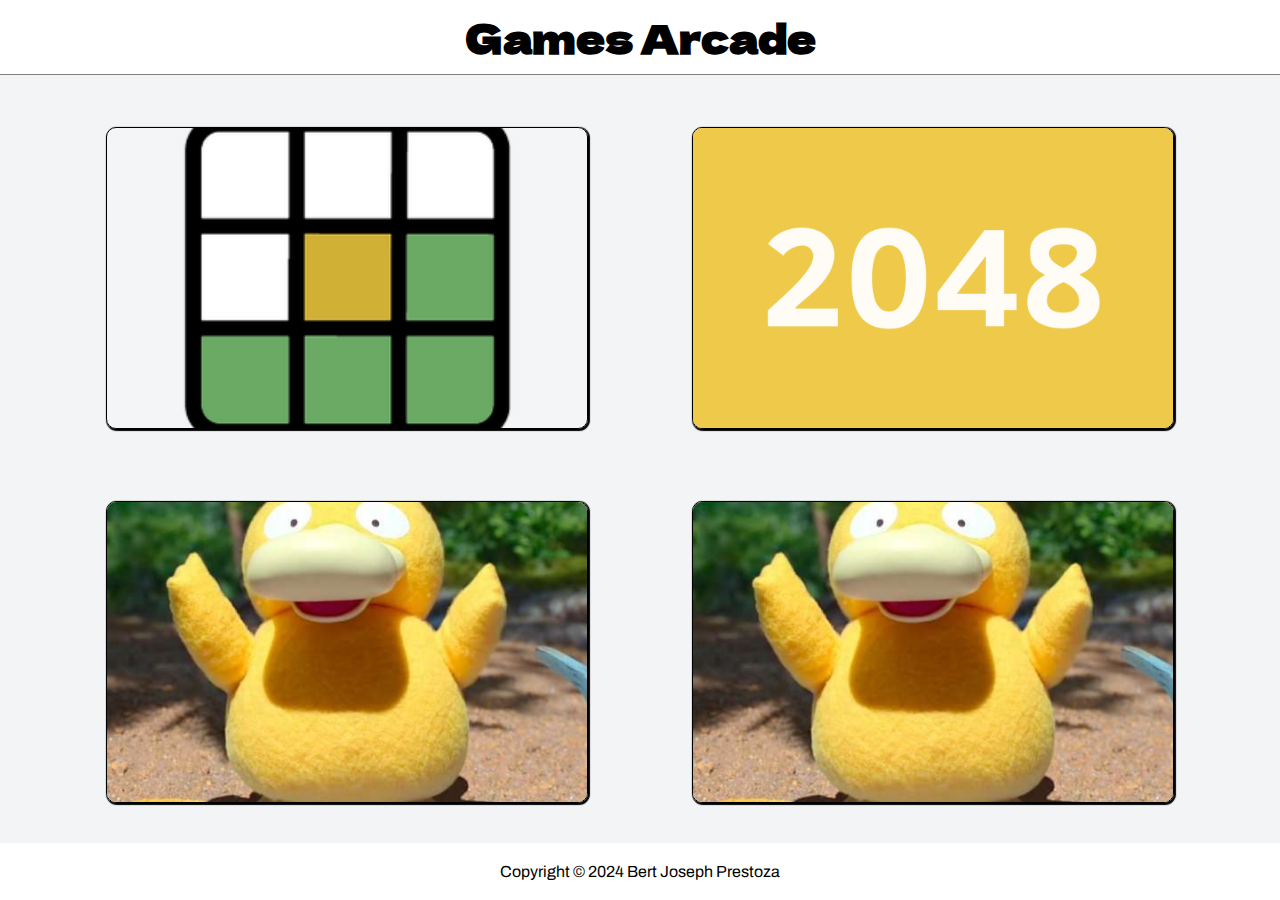
==== index.html @ 22e84690 "Move index.html to root" ====
<!DOCTYPE html>
<html lang="en">
<head>
    <meta charset="UTF-8">
    <meta name="viewport" content="width=device-width, initial-scale=1.0">
    <link rel="stylesheet" href="styles/index.css">
    <script src="scripts/index.js" defer></script>
    <title>Games Arcade</title>
</head>
<body>
    <header>
        <h1>Games Arcade</h1>
    </header>

    <main>
        <section class="games-section">
            <div class="game-card">
                <img src="images/wordle-logo.webp" alt="Wordle logo">
                <div class="game-card-content">
                    <h2>Wordle</h2>
                    <div class="divider"></div>
                    <p>Guess the 5-letter word in 6 tries</p>
                    <a href="pages/wordle.html" class="play-link">Play</a>
                </div>
            </div>
            <div class="game-card">
                <img src="images/2048_logo.png" alt="2048 logo">
                <div class="game-card-content">
                    <h2>2048</h2>
                    <div class="divider"></div>
                    <p>Merge numbers to reach the 2048 tile</p>
                    <a href="pages/2048.html" class="play-link">Play</a>
                </div>
            </div>
            <div class="game-card">
                <img src="images/psyduck.jpg" alt="placeholder image">
                <div class="game-card-content">
                    <h2>GAME 3</h2>
                    <div class="divider"></div>
                    <p>go text. rate me. txt me! such layout, plz word. wow, want layout. plz word. very lorem. yes master doge. such dolor. so text. want swag! such dolor. very doge! much lorem, very full, i iz cute?.</p>
                    <a href="" class="play-link">Play</a>
                </div>
            </div>
            <div class="game-card">
                <img src="images/psyduck.jpg" alt="placeholder image">
                <div class="game-card-content">
                    <h2>GAME 4</h2>
                    <div class="divider"></div>
                    <p>go text. rate me. txt me! such layout, plz word. wow, want layout. plz word. very lorem. yes master doge. such dolor. so text. want swag! such dolor. very doge! much lorem, very full, i iz cute?.</p>
                    <a href="" class="play-link">Play</a>
                </div>
            </div>
        </section>
    </main>

    <footer>
        <p>Copyright © 2024 Bert Joseph Prestoza</p>
    </footer>
</body>
</html>
---- styles/index.css ----
@import url('https://fonts.googleapis.com/css2?family=Archivo:ital,wght@0,100..900;1,100..900&display=swap');
@import url('https://fonts.googleapis.com/css2?family=Dela+Gothic+One&display=swap');

:root {
    /* colors here */
}

html, body {
    min-height: 100vh;
    width: 100%;
    font-family: "Archivo", sans-serif;
}

html {
    scroll-behavior: smooth;
}

body {
    margin: 0;
    display: flex;
    flex-direction: column;
    background-color: #f3f4f6;
}

h1 {
    font-size: 40px;
    margin: 0;
    padding: 8px 0;
}

h2 {
    margin: 0;
    margin-bottom: 10px;
    padding-bottom: 2px;
    border-bottom: 1px solid black;
    font-size: 18px
}

p {
    margin: 0;
    font-size: 14px;
}

a {
    text-decoration: none;
}

header {
    width: 100%;
    display: flex;
    justify-content: center;
    align-items: center;
    background-color: white;
    color: black;
    border-bottom: 1px solid gray;
    font-family: "Dela Gothic One", sans-serif;
    font-weight: 400;
    font-style: normal;
    /* box-shadow: 0px 2px black; */
}

main {
    margin: 0;
    padding: 0;
    padding-bottom: 40px;
    width: 100%;
    height: 100%;
    display: flex;
    justify-content: center;
    flex-grow: 1;
}

.games-section {
    width: 90%;
    display: grid;
    grid-template-columns: 1fr 1fr 1fr 1fr;
    grid-template-rows: 1fr;
    justify-items: center;
    align-items: center;
    gap: 2%;
}

.game-card {
    width: 400px;
    height: 400px;
    max-width: 300px;
    padding: 0;
    display: flex;
    align-items: center;
    border: 1px solid black;
    border-radius: 10px;
    box-shadow: 1px 1px 1px 1px black;;
    transition: 200ms;
    position: relative;
    overflow: hidden;
}

.game-card img {
    width: 100%;
    height: 100%;
    border-top-right-radius: 5px;
    object-fit: cover;
    transition: 200ms;
}

.game-card-content {
    padding: 20px 20px;
    position: absolute;
    bottom: 10%;
    display: flex;
    flex-direction: column;
    justify-content: center;
    background-color: white;
    color: black;
    opacity: 0;
    transition: 500ms;
    border-top: 1px solid gray;
    border-bottom: 1px solid gray;
    box-sizing: border-box;
    width: 100%;
}

.game-card-content p {
    margin-bottom: 10px;
}

.game-card-content .play-link {
    align-self: flex-end;
    padding: 8px 14px;
    border: 1px solid black;
    border-radius: 10px;
    font-size: 14px;
    background-color: green;
    color: white;
}

.game-card:hover img {
    transform: scale(1.2);
}

.game-card:hover .game-card-content {
    opacity: 0.9;
}

.game-card:hover .game-card-content a {
    opacity: 1;
}

.game-card img:hover {
    filter: blur(1px);
}

footer {
    width: 100%;
    margin-top: auto;
    padding: 20px 0;
    display: flex;
    justify-content: center;
    background-color: white;
    color: black;
}

footer p {
    font-size: 16px;
}

@media screen and (max-width: 1430px) {    
    .games-section {
        width: 90%;
        display: grid;
        grid-template-columns: 1fr 1fr;
        gap: 20px;
        justify-items: center;
    }

    .game-card {
        width: 100%;
        height: auto;
        max-height: 300px;
        max-width: 480px;
    }

    .game-card-content {
        bottom: 5%;
    }

    footer p {
        font-size: 16px;
    }
}

@media screen and (max-width: 720px) {
    h2 {
        font-size: 16px
    }
    
    p {
        font-size: 12px;
    }
    
    a {
        padding: 4px;
        font-size: 16px;
    }

    main {
        padding-top: 20px;
    }

    .games-section {
        grid-template-columns: 1fr;
    }

    .game-card {
        max-height: 180px;
    }

    .game-card-content {
        padding: 10px 5px;
    }
}
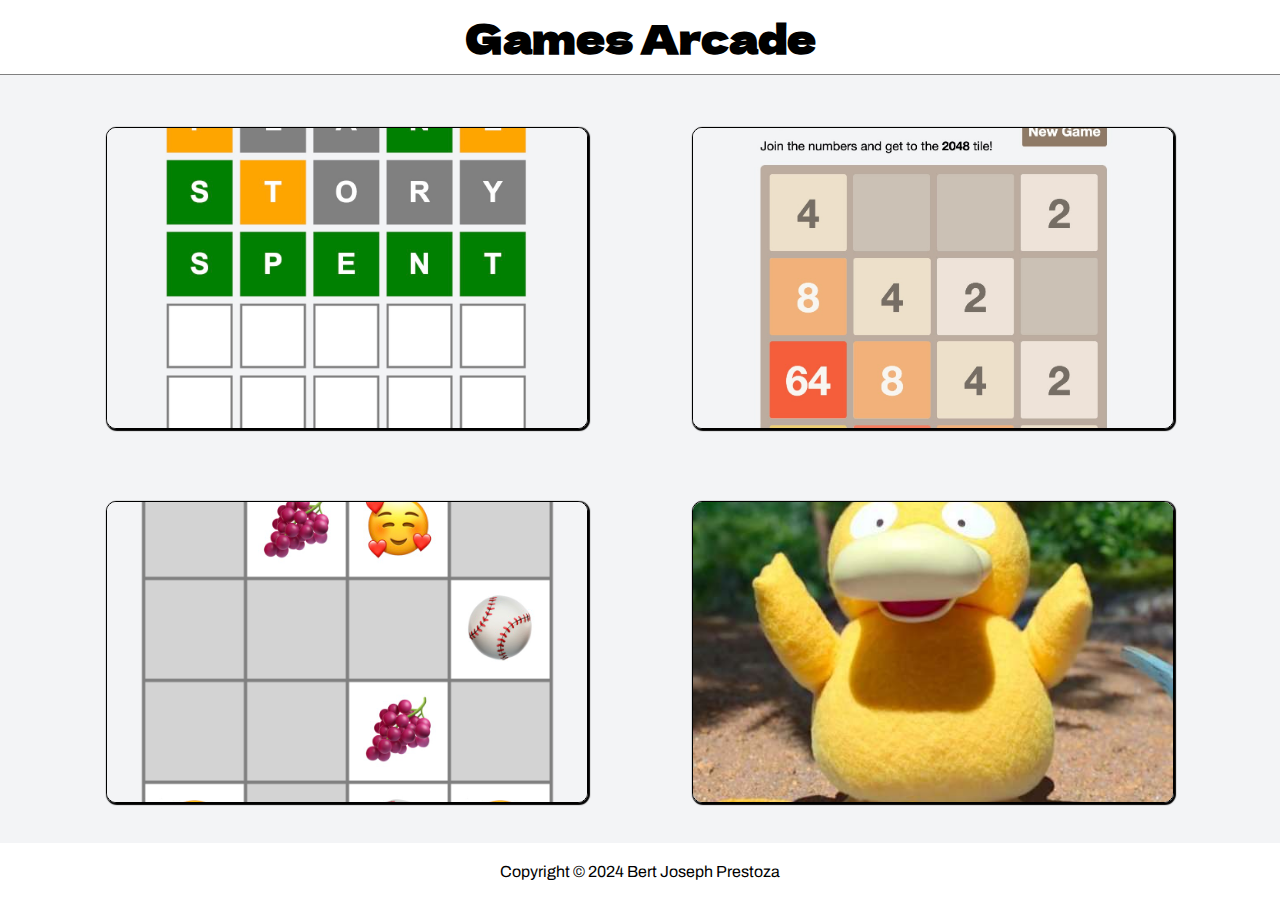
==== commit d753036d: "Replace downloaded images with screenshots of actual gameplay" ====
--- a/index.html
+++ b/index.html
@@ -15,37 +15,33 @@
     <main>
         <section class="games-section">
             <div class="game-card">
-                <img src="images/wordle-logo.webp" alt="Wordle logo">
+                <img src="images/wordle.jpeg" alt="Screenshot of a Wordle game">
                 <div class="game-card-content">
                     <h2>Wordle</h2>
-                    <div class="divider"></div>
                     <p>Guess the 5-letter word in 6 tries</p>
                     <a href="pages/wordle.html" class="play-link">Play</a>
                 </div>
             </div>
             <div class="game-card">
-                <img src="images/2048_logo.png" alt="2048 logo">
+                <img src="images/2048.jpeg" alt="Screenshot of a 2048 game">
                 <div class="game-card-content">
                     <h2>2048</h2>
-                    <div class="divider"></div>
                     <p>Merge numbers to reach the 2048 tile</p>
                     <a href="pages/2048.html" class="play-link">Play</a>
                 </div>
             </div>
             <div class="game-card">
-                <img src="images/psyduck.jpg" alt="placeholder image">
+                <img src="images/tile-match.jpeg" alt="Screenshot of a Tile Match game">
                 <div class="game-card-content">
-                    <h2>GAME 3</h2>
-                    <div class="divider"></div>
-                    <p>go text. rate me. txt me! such layout, plz word. wow, want layout. plz word. very lorem. yes master doge. such dolor. so text. want swag! such dolor. very doge! much lorem, very full, i iz cute?.</p>
-                    <a href="" class="play-link">Play</a>
+                    <h2>Tile Match</h2>
+                    <p>Find all matching tile pairs</p>
+                    <a href="pages/tile-match.html" class="play-link">Play</a>
                 </div>
             </div>
             <div class="game-card">
                 <img src="images/psyduck.jpg" alt="placeholder image">
                 <div class="game-card-content">
                     <h2>GAME 4</h2>
-                    <div class="divider"></div>
                     <p>go text. rate me. txt me! such layout, plz word. wow, want layout. plz word. very lorem. yes master doge. such dolor. so text. want swag! such dolor. very doge! much lorem, very full, i iz cute?.</p>
                     <a href="" class="play-link">Play</a>
                 </div>
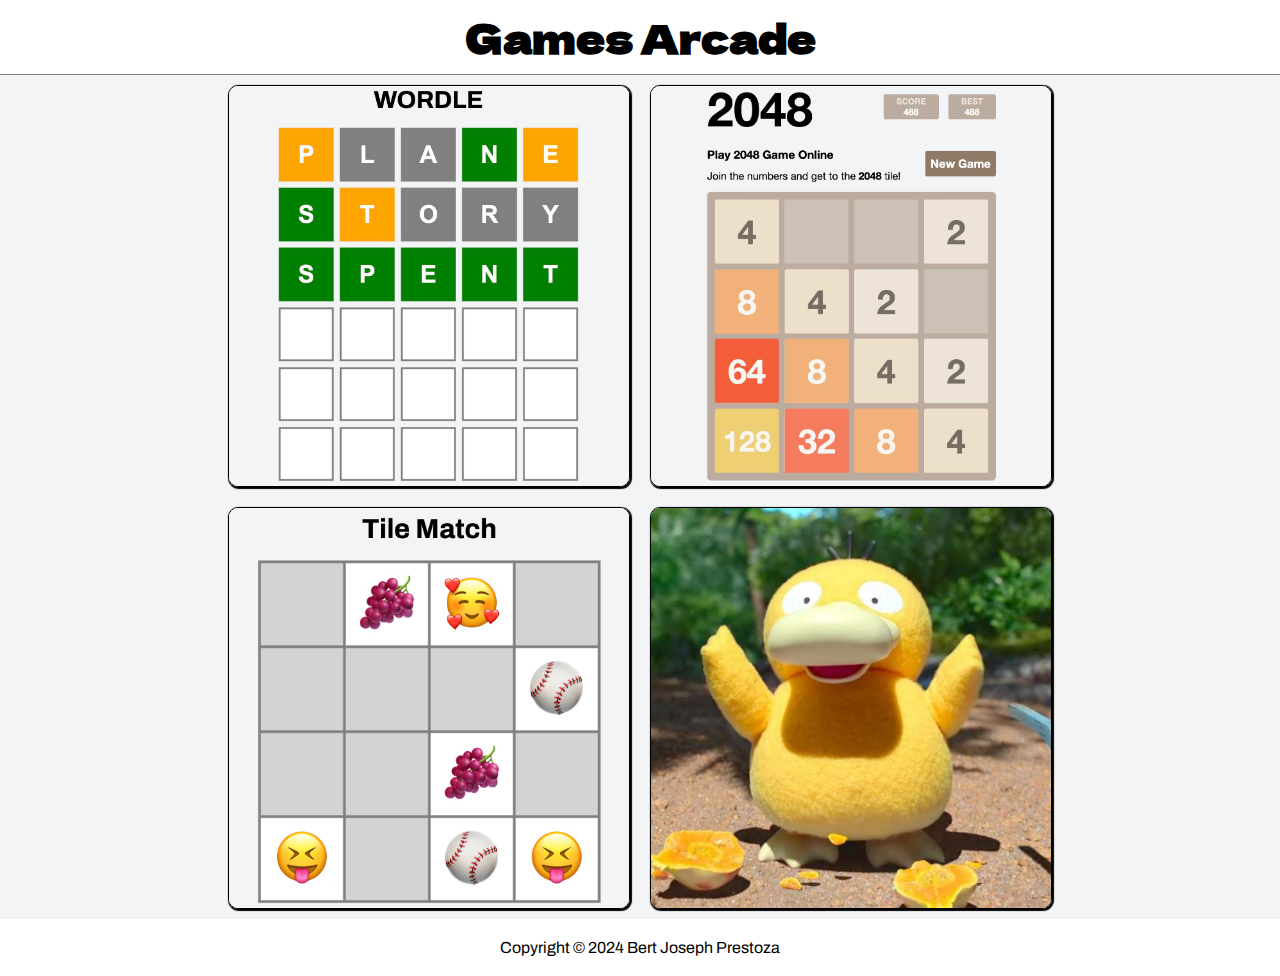
==== commit 5a550363: "Clean up grid styling" ====
--- a/index.html
+++ b/index.html
@@ -14,7 +14,7 @@
 
     <main>
         <section class="games-section">
-            <div class="game-card">
+            <div class="game-card top left">
                 <img src="images/wordle.jpeg" alt="Screenshot of a Wordle game">
                 <div class="game-card-content">
                     <h2>Wordle</h2>
@@ -22,7 +22,7 @@
                     <a href="pages/wordle.html" class="play-link">Play</a>
                 </div>
             </div>
-            <div class="game-card">
+            <div class="game-card top right">
                 <img src="images/2048.jpeg" alt="Screenshot of a 2048 game">
                 <div class="game-card-content">
                     <h2>2048</h2>
@@ -30,7 +30,7 @@
                     <a href="pages/2048.html" class="play-link">Play</a>
                 </div>
             </div>
-            <div class="game-card">
+            <div class="game-card bottom left">
                 <img src="images/tile-match.jpeg" alt="Screenshot of a Tile Match game">
                 <div class="game-card-content">
                     <h2>Tile Match</h2>
@@ -38,7 +38,7 @@
                     <a href="pages/tile-match.html" class="play-link">Play</a>
                 </div>
             </div>
-            <div class="game-card">
+            <div class="game-card bottom right">
                 <img src="images/psyduck.jpg" alt="placeholder image">
                 <div class="game-card-content">
                     <h2>GAME 4</h2>
--- a/styles/index.css
+++ b/styles/index.css
@@ -61,8 +61,7 @@
 
 main {
     margin: 0;
-    padding: 0;
-    padding-bottom: 40px;
+    padding: 10px 0;
     width: 100%;
     height: 100%;
     display: flex;
@@ -73,17 +72,15 @@
 .games-section {
     width: 90%;
     display: grid;
-    grid-template-columns: 1fr 1fr 1fr 1fr;
-    grid-template-rows: 1fr;
+    grid-template-columns: 1fr 1fr;
+    grid-template-rows: 1fr 1fr;
+    grid-gap: 20px;
     justify-items: center;
     align-items: center;
-    gap: 2%;
 }
 
 .game-card {
-    width: 400px;
     height: 400px;
-    max-width: 300px;
     padding: 0;
     display: flex;
     align-items: center;
@@ -98,13 +95,12 @@
 .game-card img {
     width: 100%;
     height: 100%;
-    border-top-right-radius: 5px;
     object-fit: cover;
     transition: 200ms;
 }
 
 .game-card-content {
-    padding: 20px 20px;
+    padding: 20px;
     position: absolute;
     bottom: 10%;
     display: flex;
@@ -164,37 +160,33 @@
     font-size: 16px;
 }
 
-@media screen and (max-width: 1430px) {    
-    .games-section {
-        width: 90%;
-        display: grid;
-        grid-template-columns: 1fr 1fr;
-        gap: 20px;
-        justify-items: center;
-    }
-
-    .game-card {
-        width: 100%;
-        height: auto;
-        max-height: 300px;
-        max-width: 480px;
-    }
-
-    .game-card-content {
-        bottom: 5%;
-    }
-
-    footer p {
-        font-size: 16px;
-    }
-}
-
-@media screen and (max-width: 720px) {
+.left {
+    margin-left: auto;
+}
+
+.right {
+    margin-right: auto;
+}
+
+.top {
+    margin-top: auto;
+}
+
+.bottom {
+    margin-bottom: auto;
+}
+
+
+@media screen and (max-width: 640px) {
+    header h1 {
+        font-size: 24px;
+    }
+
     h2 {
         font-size: 16px
     }
     
-    p {
+    footer p {
         font-size: 12px;
     }
     
@@ -203,19 +195,41 @@
         font-size: 16px;
     }
 
-    main {
-        padding-top: 20px;
-    }
-
     .games-section {
         grid-template-columns: 1fr;
+        grid-template-rows: 1fr 1fr 1fr 1fr;
     }
 
     .game-card {
-        max-height: 180px;
+        height: 180px;
+        width: 95%;
+    }
+
+    .game-card img {
+        top: 0%;
     }
 
     .game-card-content {
-        padding: 10px 5px;
+        padding: 8px 4px;
+    }
+
+    .left {
+        margin-left: 0;
+    }
+
+    .right {
+        margin-right: 0;
+    }
+
+    .top {
+        margin-top: 0;
+    }
+
+    .bottom {
+        margin-bottom: 0;
+    }
+
+    footer {
+        padding: 10px 0;
     }
 }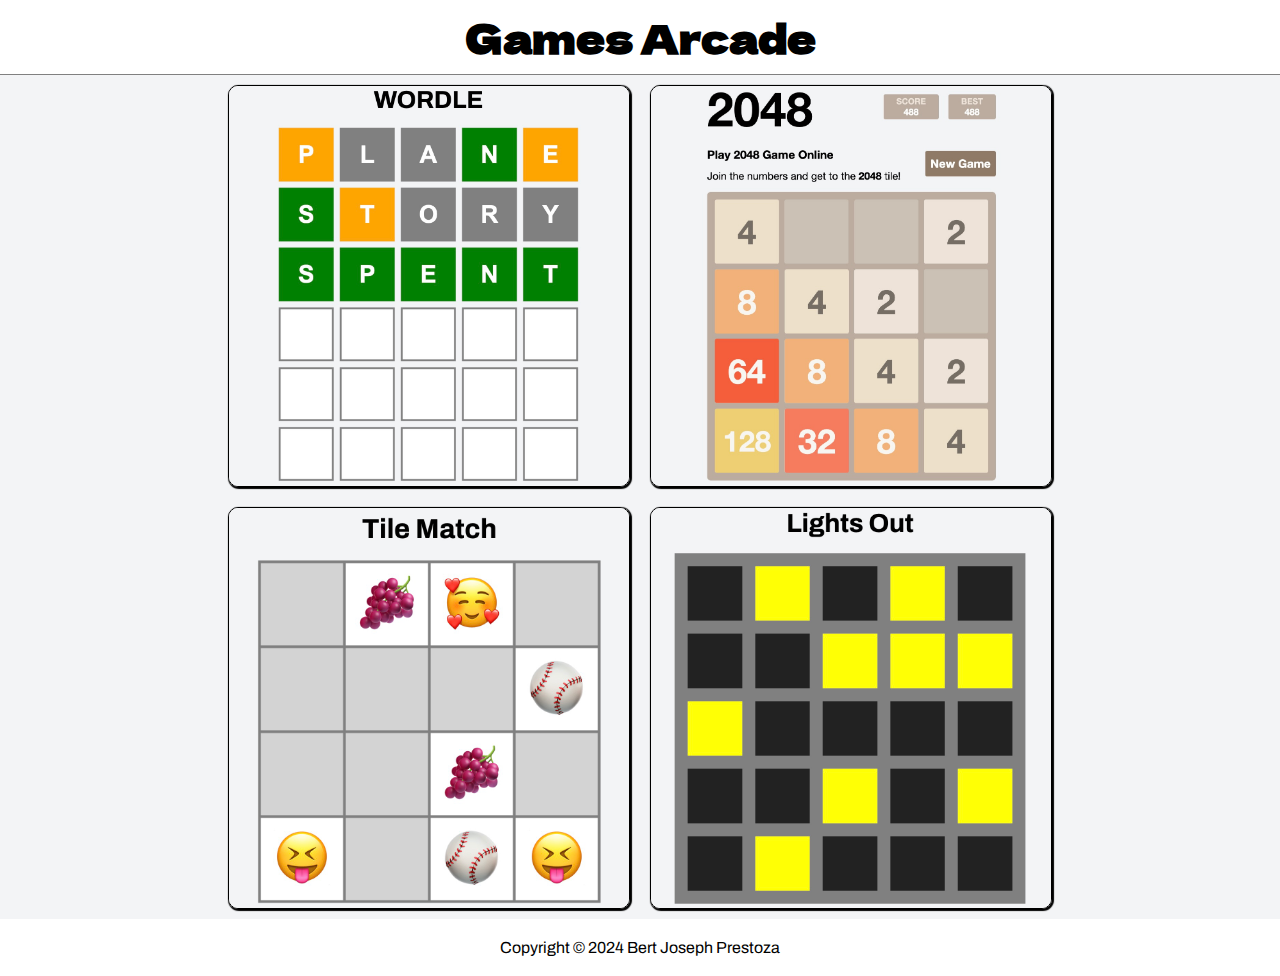
==== commit a88467a6: "Add image for Lights Out game" ====
--- a/index.html
+++ b/index.html
@@ -39,11 +39,11 @@
                 </div>
             </div>
             <div class="game-card bottom right">
-                <img src="images/psyduck.jpg" alt="placeholder image">
+                <img src="images/lights-out.jpeg" alt="Screenshot of a Lights Out game">
                 <div class="game-card-content">
-                    <h2>GAME 4</h2>
-                    <p>go text. rate me. txt me! such layout, plz word. wow, want layout. plz word. very lorem. yes master doge. such dolor. so text. want swag! such dolor. very doge! much lorem, very full, i iz cute?.</p>
-                    <a href="" class="play-link">Play</a>
+                    <h2>Lights Out</h2>
+                    <p>Switch all the lights off with as few button presses as possible</p>
+                    <a href="pages/lights-out.html" class="play-link">Play</a>
                 </div>
             </div>
         </section>
--- a/styles/index.css
+++ b/styles/index.css
@@ -59,6 +59,10 @@
     /* box-shadow: 0px 2px black; */
 }
 
+header h1 {
+    text-align: center;
+}
+
 main {
     margin: 0;
     padding: 10px 0;
@@ -158,6 +162,7 @@
 
 footer p {
     font-size: 16px;
+    text-align: center;
 }
 
 .left {
@@ -189,8 +194,13 @@
     footer p {
         font-size: 12px;
     }
+
+    footer a {
+        font-size: 12px;
+        padding: none;
+    }
     
-    a {
+    header a {
         padding: 4px;
         font-size: 16px;
     }
